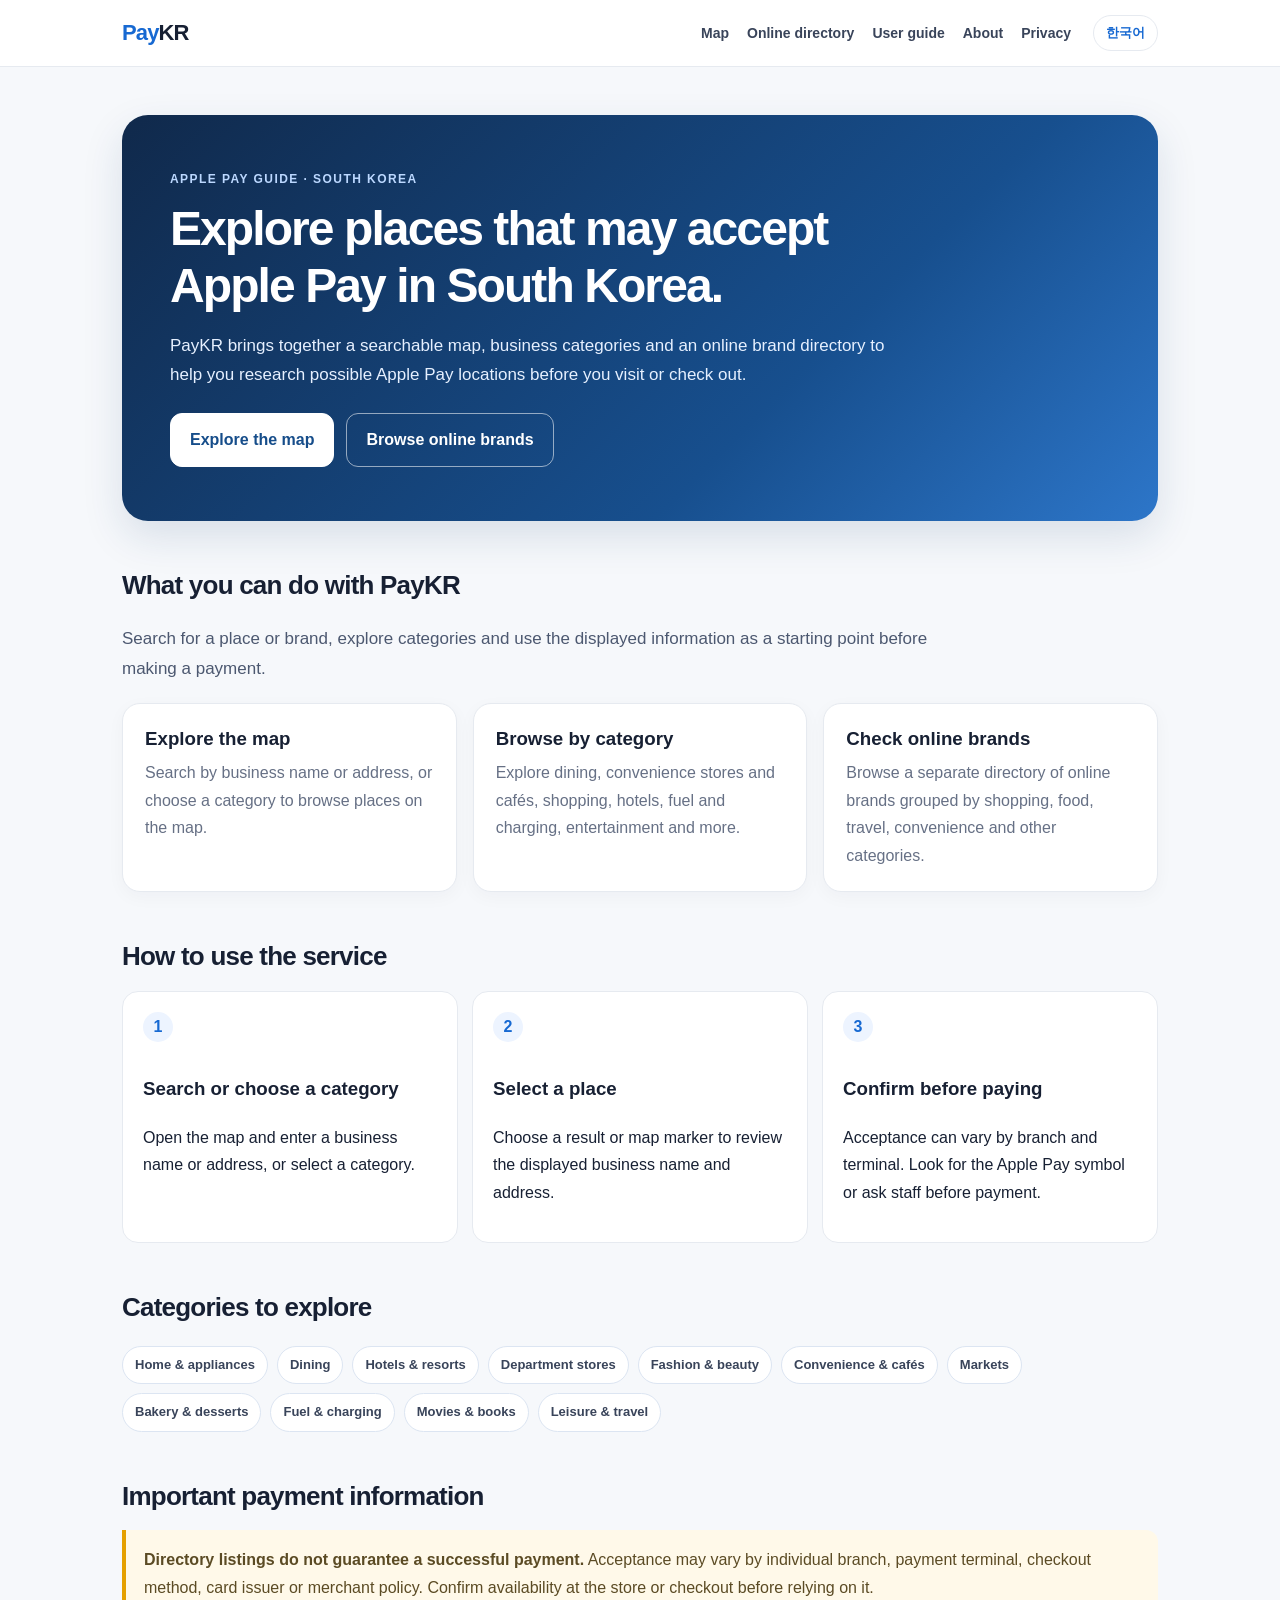
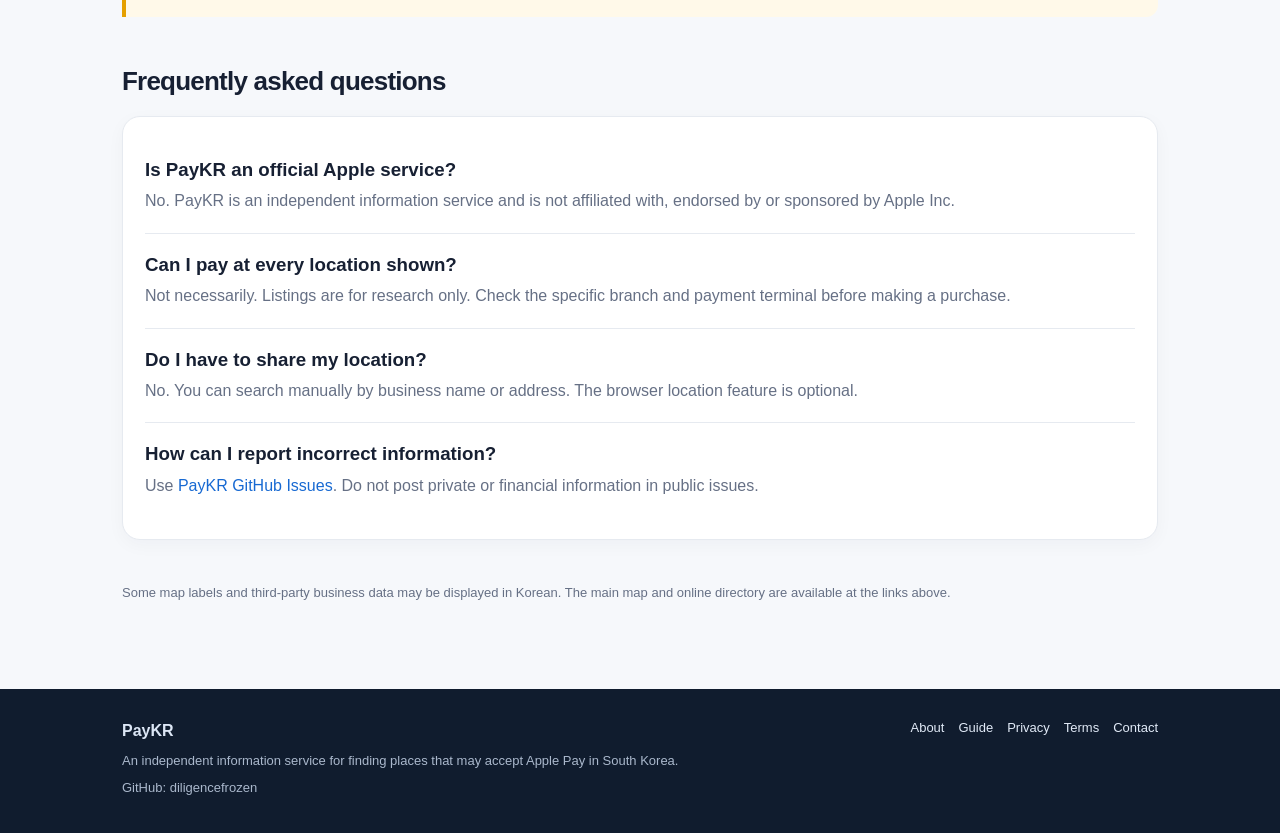
==== en/index.html @ 819c4767 "심사용" ====
<!doctype html>
<html lang="en">
<head>
<meta charset="utf-8">
<meta name="viewport" content="width=device-width, initial-scale=1">
<meta name="description" content="PayKR is an independent information service that helps people explore places and online brands that may accept Apple Pay in South Korea.">
<meta name="author" content="diligencefrozen">
<meta name="robots" content="index,follow">
<title>PayKR | Find Apple Pay Locations in South Korea</title>
<link rel="canonical" href="https://diligencefrozen.github.io/en/">
<link rel="alternate" hreflang="ko" href="https://diligencefrozen.github.io/">
<link rel="alternate" hreflang="en" href="https://diligencefrozen.github.io/en/">
<link rel="alternate" hreflang="x-default" href="https://diligencefrozen.github.io/">
<link rel="stylesheet" href="/assets/style.css">
<script async src="https://pagead2.googlesyndication.com/pagead/js/adsbygoogle.js?client=ca-pub-3313505766731703"
     crossorigin="anonymous"></script>
</head><a class="skip" href="#main">본문으로 건너뛰기</a>
<header class="site-header"><nav class="nav" aria-label="Main navigation">
<a class="brand" href="/"><span>Pay</span>KR</a><div class="nav-links"><a href="/PayKR/">Map</a><a href="/PayKR/online.html">Online directory</a><a href="/en/guide.html">User guide</a><a href="/en/about.html">About</a><a href="/en/privacy.html">Privacy</a></div><a class="lang" href="/" lang="ko" hreflang="ko">한국어</a>
</nav></header><main id="main">
<section class="hero">
<div class="eyebrow">APPLE PAY GUIDE · SOUTH KOREA</div>
<h1>Explore places that may accept Apple Pay in South Korea.</h1>
<p>PayKR brings together a searchable map, business categories and an online brand directory to help you research possible Apple Pay locations before you visit or check out.</p>
<div class="actions"><a class="button primary" href="/PayKR/">Explore the map</a><a class="button ghost" href="/PayKR/online.html">Browse online brands</a></div>
</section>
<section class="section"><h2>What you can do with PayKR</h2><p class="lead">Search for a place or brand, explore categories and use the displayed information as a starting point before making a payment.</p>
<div class="grid">
<article class="card"><h3>Explore the map</h3><p>Search by business name or address, or choose a category to browse places on the map.</p></article>
<article class="card"><h3>Browse by category</h3><p>Explore dining, convenience stores and cafés, shopping, hotels, fuel and charging, entertainment and more.</p></article>
<article class="card"><h3>Check online brands</h3><p>Browse a separate directory of online brands grouped by shopping, food, travel, convenience and other categories.</p></article>
</div></section>
<section class="section"><h2>How to use the service</h2><div class="steps">
<div class="step"><h3>Search or choose a category</h3><p>Open the map and enter a business name or address, or select a category.</p></div>
<div class="step"><h3>Select a place</h3><p>Choose a result or map marker to review the displayed business name and address.</p></div>
<div class="step"><h3>Confirm before paying</h3><p>Acceptance can vary by branch and terminal. Look for the Apple Pay symbol or ask staff before payment.</p></div>
</div></section>
<section class="section"><h2>Categories to explore</h2><div class="pills"><span class="pill">Home & appliances</span><span class="pill">Dining</span><span class="pill">Hotels & resorts</span><span class="pill">Department stores</span><span class="pill">Fashion & beauty</span><span class="pill">Convenience & cafés</span><span class="pill">Markets</span><span class="pill">Bakery & desserts</span><span class="pill">Fuel & charging</span><span class="pill">Movies & books</span><span class="pill">Leisure & travel</span></div></section>
<section class="section"><h2>Important payment information</h2><div class="note"><strong>Directory listings do not guarantee a successful payment.</strong> Acceptance may vary by individual branch, payment terminal, checkout method, card issuer or merchant policy. Confirm availability at the store or checkout before relying on it.</div></section>
<section class="section"><h2>Frequently asked questions</h2><div class="card">
<div class="faq"><h3>Is PayKR an official Apple service?</h3><p>No. PayKR is an independent information service and is not affiliated with, endorsed by or sponsored by Apple Inc.</p></div>
<div class="faq"><h3>Can I pay at every location shown?</h3><p>Not necessarily. Listings are for research only. Check the specific branch and payment terminal before making a purchase.</p></div>
<div class="faq"><h3>Do I have to share my location?</h3><p>No. You can search manually by business name or address. The browser location feature is optional.</p></div>
<div class="faq"><h3>How can I report incorrect information?</h3><p>Use <a href="https://github.com/diligencefrozen/PayKR/issues">PayKR GitHub Issues</a>. Do not post private or financial information in public issues.</p></div>
</div></section>
<p class="small">Some map labels and third-party business data may be displayed in Korean. The main map and online directory are available at the links above.</p>
</main><footer class="site-footer"><div class="footer-inner">
<div><strong>PayKR</strong><p>An independent information service for finding places that may accept Apple Pay in South Korea.</p><p>GitHub: diligencefrozen</p></div>
<div class="footer-links"><a href="/en/about.html">About</a><a href="/en/guide.html">Guide</a><a href="/en/privacy.html">Privacy</a><a href="/en/terms.html">Terms</a><a href="/en/contact.html">Contact</a></div>
</div></footer>
</body>
</html>
---- assets/style.css ----
:root{--ink:#172033;--muted:#667085;--line:#e6eaf0;--blue:#1769d2;--blue-dark:#0e4f9f;--bg:#f6f8fb;--card:#fff;--soft:#edf4ff;--max:1080px}
*{box-sizing:border-box}
html{scroll-behavior:smooth}
body{margin:0;background:var(--bg);color:var(--ink);font-family:Inter,-apple-system,BlinkMacSystemFont,"Segoe UI",Roboto,"Noto Sans KR",Arial,sans-serif;line-height:1.72}
a{color:var(--blue);text-decoration:none}
a:hover{text-decoration:underline}
.skip{position:absolute;left:-9999px;top:8px;background:#fff;padding:10px;z-index:20}
.skip:focus{left:8px}
.site-header{background:#fff;border-bottom:1px solid var(--line);position:sticky;top:0;z-index:10}
.nav{max-width:var(--max);margin:auto;padding:14px 22px;display:flex;align-items:center;gap:22px;flex-wrap:wrap}
.brand{font-weight:800;font-size:22px;letter-spacing:-.04em;color:var(--ink);margin-right:auto}
.brand span{color:var(--blue)}
.nav-links{display:flex;align-items:center;gap:18px;flex-wrap:wrap;font-size:14px;font-weight:600}
.nav-links a{color:#39445a}
.lang{border:1px solid var(--line);border-radius:999px;padding:6px 12px;font-size:13px;font-weight:700;background:#fff}
main{max-width:var(--max);margin:0 auto;padding:34px 22px 72px}
.hero{background:linear-gradient(135deg,#10294b,#174f8e 65%,#2d76c9);color:white;border-radius:26px;padding:54px 48px;margin:14px 0 30px;box-shadow:0 16px 40px rgba(22,61,112,.13)}
.eyebrow{font-size:12px;font-weight:800;letter-spacing:.12em;text-transform:uppercase;color:#bcd8ff}
.hero h1{font-size:clamp(30px,5vw,48px);line-height:1.18;letter-spacing:-.04em;margin:12px 0 16px;max-width:760px}
.hero p{font-size:17px;color:#e6f0ff;max-width:720px;margin:0 0 24px}
.actions{display:flex;gap:12px;flex-wrap:wrap}
.button{display:inline-flex;align-items:center;justify-content:center;padding:12px 19px;border-radius:12px;font-weight:750;background:#fff;color:#164d8a;border:1px solid #fff}
.button.primary{background:#fff;color:#164d8a}
.button.ghost{background:transparent;color:#fff;border-color:rgba(255,255,255,.55)}
.button:hover{text-decoration:none;transform:translateY(-1px)}
.grid{display:grid;grid-template-columns:repeat(3,minmax(0,1fr));gap:16px;margin:20px 0 30px}
.card{background:var(--card);border:1px solid var(--line);border-radius:18px;padding:22px;box-shadow:0 5px 18px rgba(25,42,70,.035)}
.card h2,.card h3{margin:0 0 8px;line-height:1.35}
.card p{margin:0;color:var(--muted)}
.section{margin:42px 0}
.section h2{font-size:26px;letter-spacing:-.03em;margin:0 0 12px}
.lead{font-size:17px;color:#4c5870;max-width:820px}
.steps{counter-reset:step;display:grid;grid-template-columns:repeat(3,minmax(0,1fr));gap:14px}
.step{background:#fff;border:1px solid var(--line);border-radius:16px;padding:20px}
.step:before{counter-increment:step;content:counter(step);display:inline-grid;place-items:center;width:30px;height:30px;border-radius:50%;background:var(--soft);color:var(--blue);font-weight:800;margin-bottom:12px}
.pills{display:flex;gap:9px;flex-wrap:wrap;margin:16px 0}
.pill{border:1px solid #dce5f2;background:#fff;border-radius:999px;padding:7px 12px;font-size:13px;font-weight:650;color:#39445a}
.note{border-left:4px solid #e5a000;background:#fff9e9;padding:16px 18px;border-radius:0 12px 12px 0;color:#5b4b24}
.prose{background:#fff;border:1px solid var(--line);border-radius:18px;padding:30px;max-width:900px}
.prose h1{font-size:34px;line-height:1.25;margin:0 0 8px;letter-spacing:-.03em}
.prose h2{font-size:21px;margin:30px 0 8px}
.prose h3{font-size:17px;margin:22px 0 6px}
.prose p,.prose li{color:#465268}
.prose ul,.prose ol{padding-left:22px}
.meta{color:var(--muted);font-size:13px;margin-bottom:24px}
.faq{padding:18px 0;border-bottom:1px solid var(--line)}
.faq:last-child{border-bottom:0}
.faq h3{margin:0 0 5px}
.site-footer{background:#101c2e;color:#dce6f5}
.footer-inner{max-width:var(--max);margin:auto;padding:28px 22px;display:flex;justify-content:space-between;gap:24px;flex-wrap:wrap}
.footer-inner p{margin:5px 0;color:#aab8cc;font-size:13px}
.footer-links{display:flex;gap:14px;flex-wrap:wrap;font-size:13px}
.footer-links a{color:#e1eaf7}
.small{font-size:13px;color:var(--muted)}
@media(max-width:760px){.nav{gap:12px}.nav-links{order:3;width:100%;gap:13px}.hero{padding:34px 24px;border-radius:20px}.grid,.steps{grid-template-columns:1fr}main{padding:22px 15px 54px}.prose{padding:22px 18px}.prose h1{font-size:29px}}
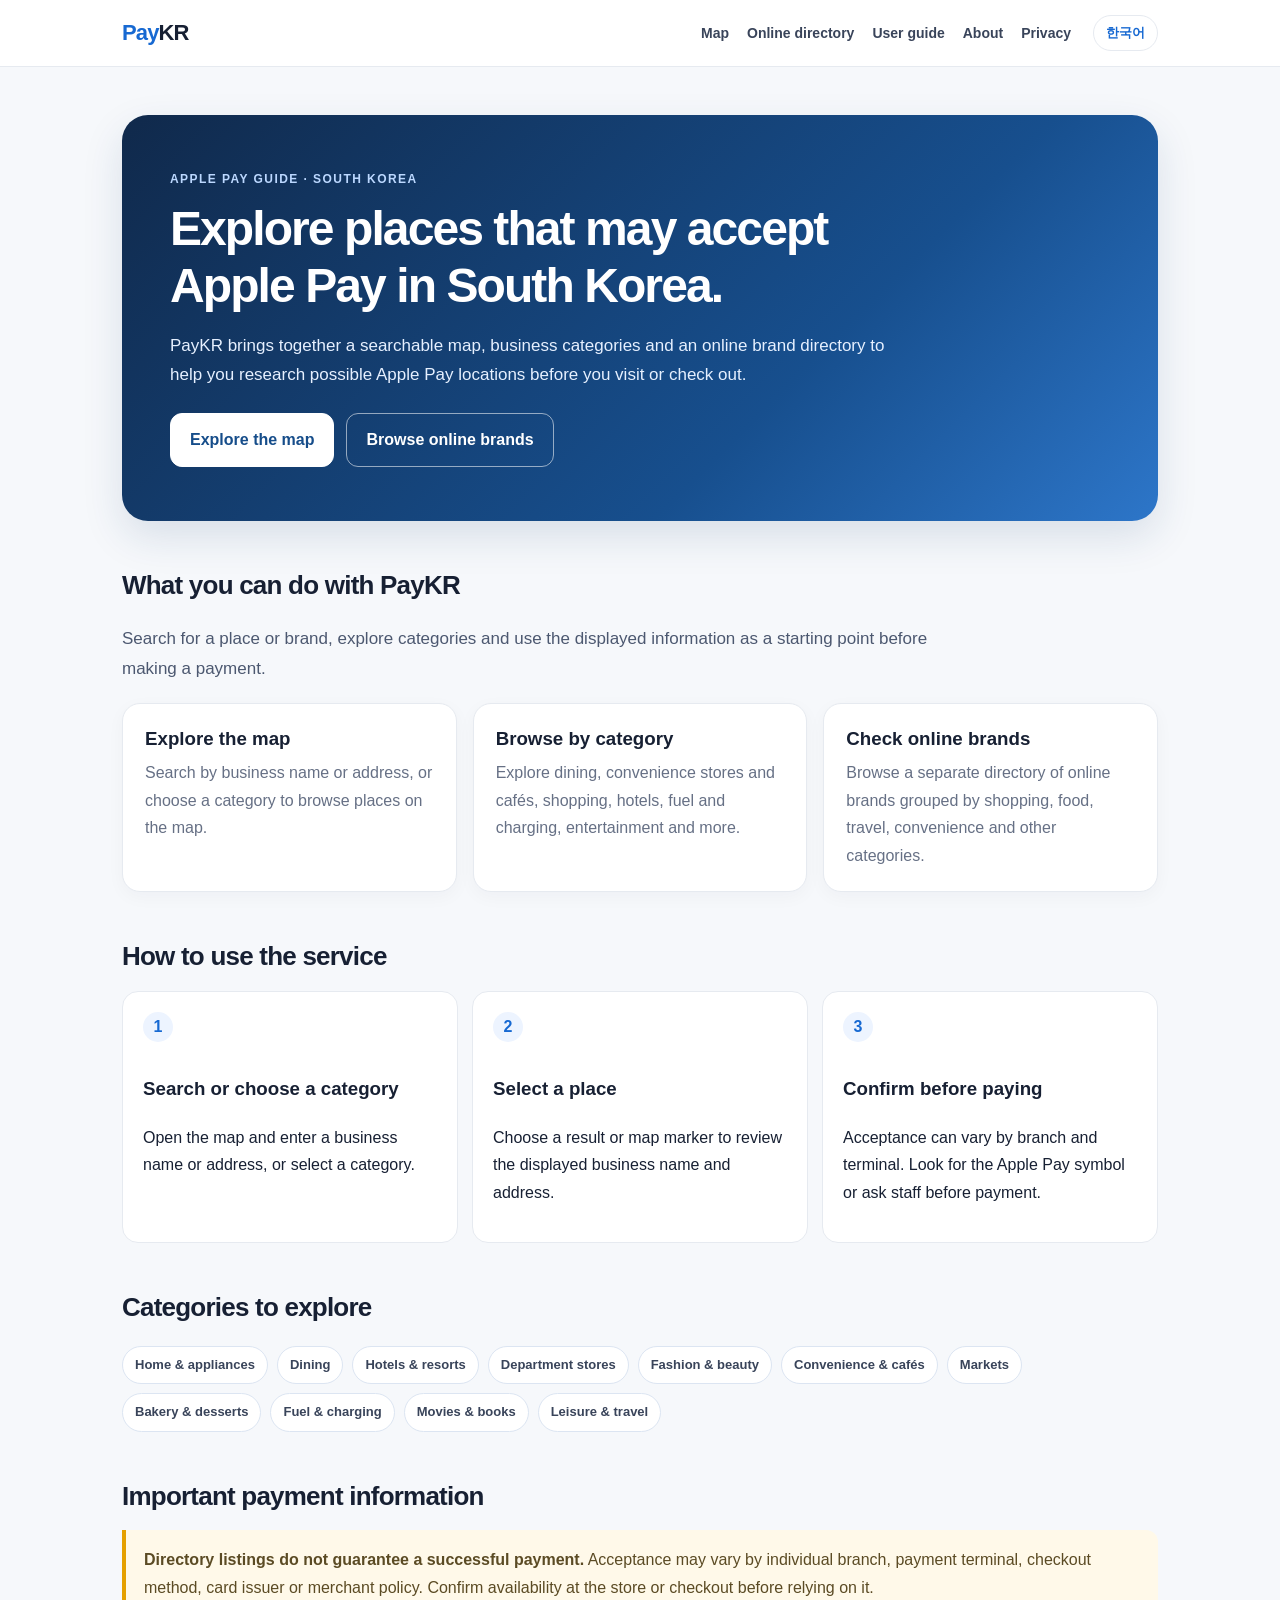
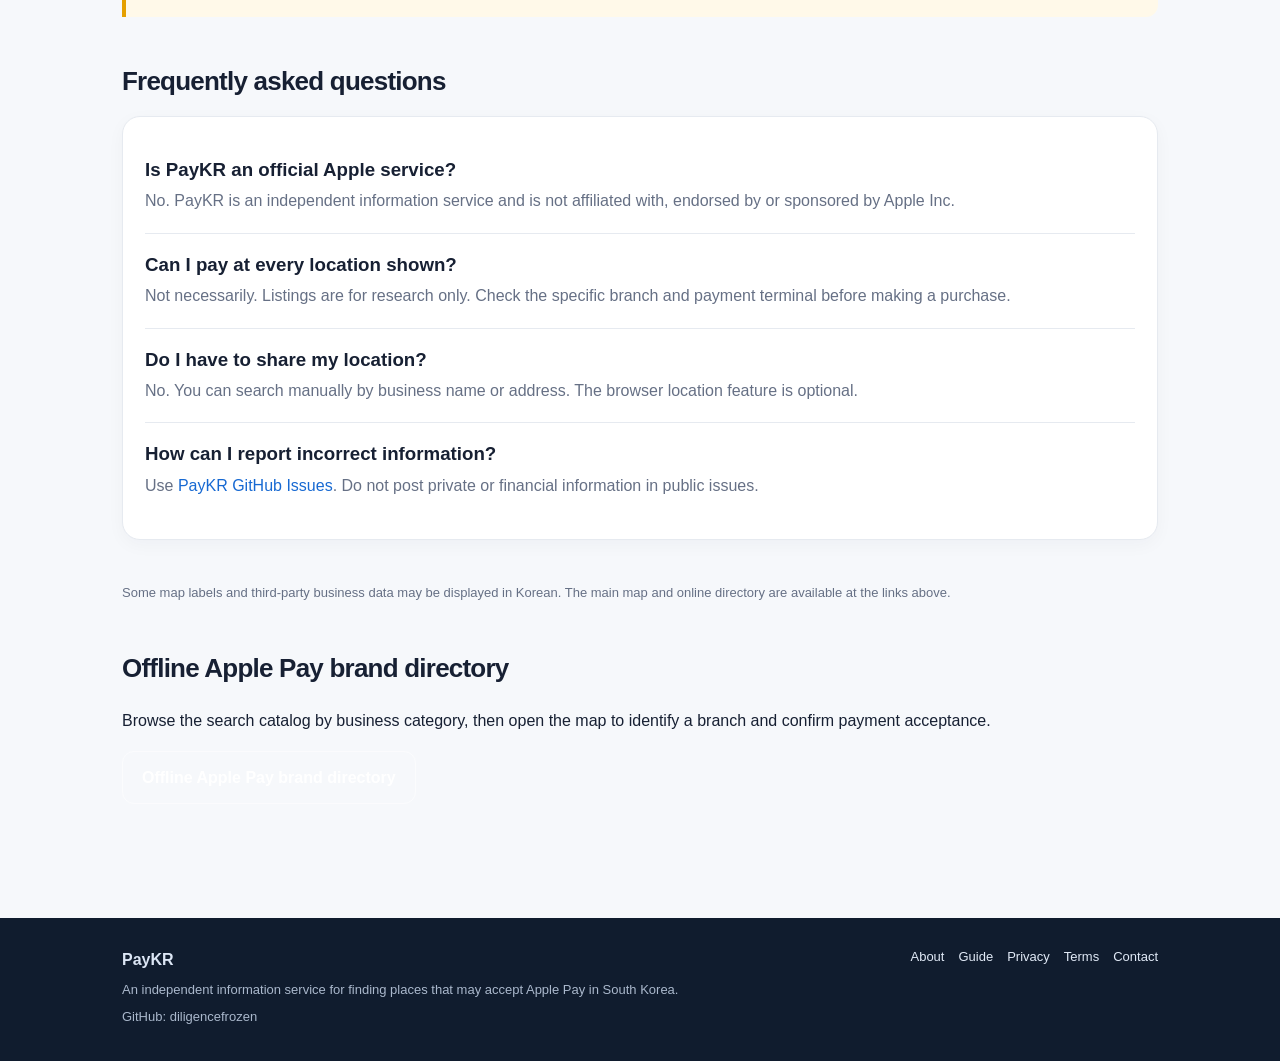
==== commit b1999b8e: "feat: Improve root site SEO and PayKR integration - Optimize Korean and English homepage SEO metadat" ====
--- a/en/index.html
+++ b/en/index.html
@@ -3,10 +3,10 @@
 <head>
 <meta charset="utf-8">
 <meta name="viewport" content="width=device-width, initial-scale=1">
-<meta name="description" content="PayKR is an independent information service that helps people explore places and online brands that may accept Apple Pay in South Korea.">
+<meta name="description" content="Explore possible Apple Pay locations in South Korea with a store map, offline brand directory, online directory and practical payment guide.">
 <meta name="author" content="diligencefrozen">
 <meta name="robots" content="index,follow">
-<title>PayKR | Find Apple Pay Locations in South Korea</title>
+<title>PayKR | Find Apple Pay Merchants in South Korea</title>
 <link rel="canonical" href="https://diligencefrozen.github.io/en/">
 <link rel="alternate" hreflang="ko" href="https://diligencefrozen.github.io/">
 <link rel="alternate" hreflang="en" href="https://diligencefrozen.github.io/en/">
@@ -14,9 +14,11 @@
 <link rel="stylesheet" href="/assets/style.css">
 <script async src="https://pagead2.googlesyndication.com/pagead/js/adsbygoogle.js?client=ca-pub-3313505766731703"
      crossorigin="anonymous"></script>
-</head><a class="skip" href="#main">본문으로 건너뛰기</a>
+<meta name="google-adsense-account" content="ca-pub-3313505766731703">
+</head>
+<body><a class="skip" href="#main">Skip to main content</a>
 <header class="site-header"><nav class="nav" aria-label="Main navigation">
-<a class="brand" href="/"><span>Pay</span>KR</a><div class="nav-links"><a href="/PayKR/">Map</a><a href="/PayKR/online.html">Online directory</a><a href="/en/guide.html">User guide</a><a href="/en/about.html">About</a><a href="/en/privacy.html">Privacy</a></div><a class="lang" href="/" lang="ko" hreflang="ko">한국어</a>
+<a class="brand" href="/en/"><span>Pay</span>KR</a><div class="nav-links"><a href="/PayKR/">Map</a><a href="/PayKR/online.html">Online directory</a><a href="/en/guide.html">User guide</a><a href="/en/about.html">About</a><a href="/en/privacy.html">Privacy</a></div><a class="lang" href="/" lang="ko" hreflang="ko">한국어</a>
 </nav></header><main id="main">
 <section class="hero">
 <div class="eyebrow">APPLE PAY GUIDE · SOUTH KOREA</div>
@@ -44,6 +46,7 @@
 <div class="faq"><h3>How can I report incorrect information?</h3><p>Use <a href="https://github.com/diligencefrozen/PayKR/issues">PayKR GitHub Issues</a>. Do not post private or financial information in public issues.</p></div>
 </div></section>
 <p class="small">Some map labels and third-party business data may be displayed in Korean. The main map and online directory are available at the links above.</p>
+<section class="section"><h2>Offline Apple Pay brand directory</h2><p>Browse the search catalog by business category, then open the map to identify a branch and confirm payment acceptance.</p><a class="button ghost" href="/PayKR/brands.html">Offline Apple Pay brand directory</a></section>
 </main><footer class="site-footer"><div class="footer-inner">
 <div><strong>PayKR</strong><p>An independent information service for finding places that may accept Apple Pay in South Korea.</p><p>GitHub: diligencefrozen</p></div>
 <div class="footer-links"><a href="/en/about.html">About</a><a href="/en/guide.html">Guide</a><a href="/en/privacy.html">Privacy</a><a href="/en/terms.html">Terms</a><a href="/en/contact.html">Contact</a></div>
